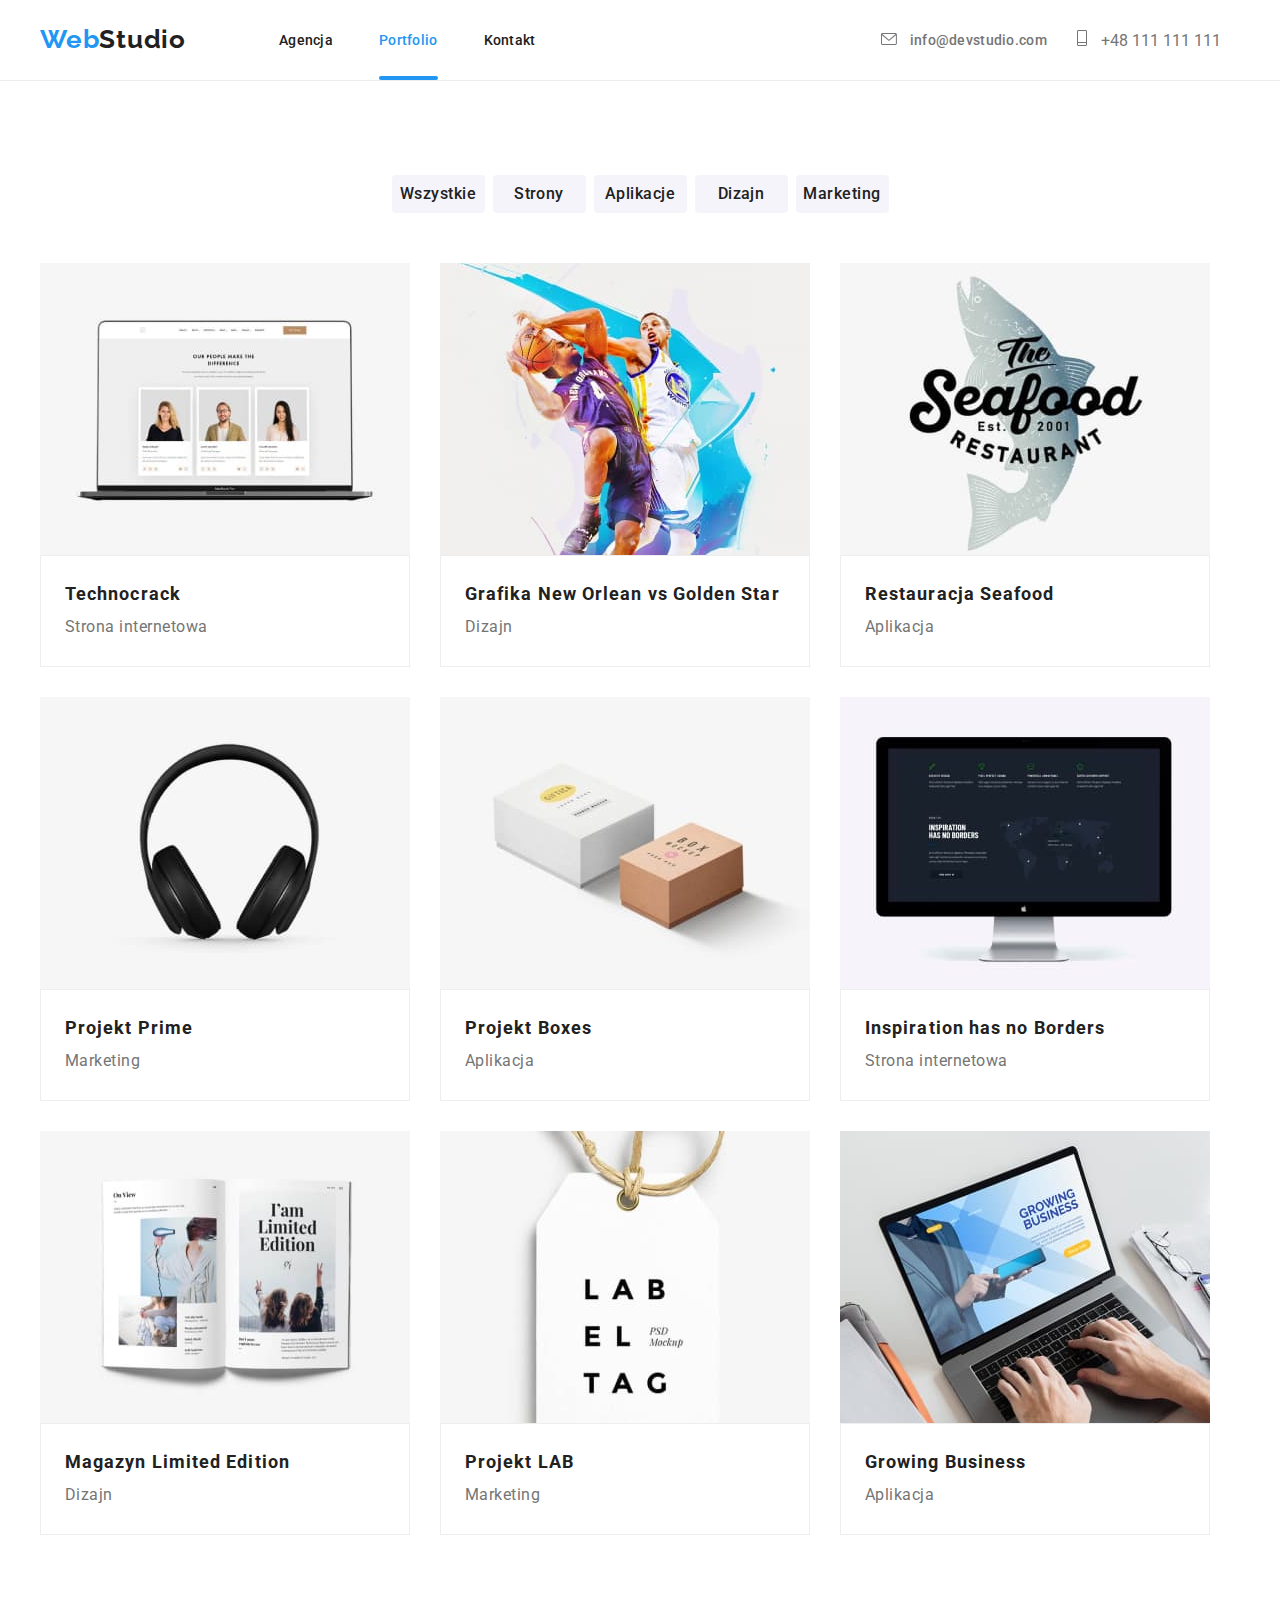
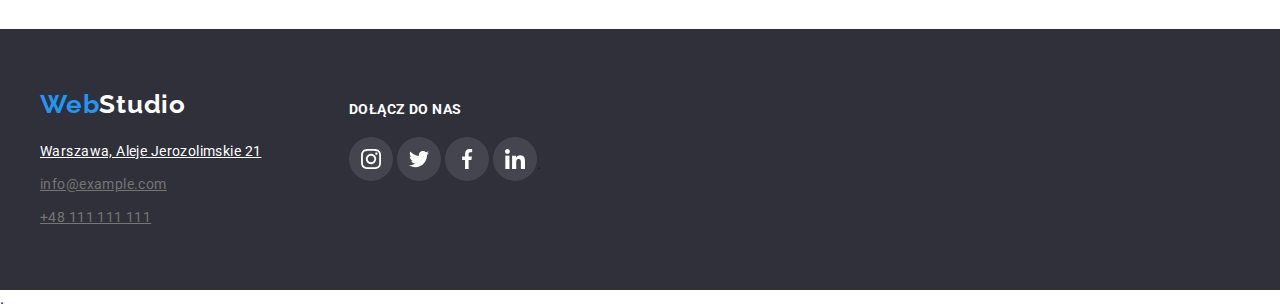
==== portfolio.html @ f7c0c708 "Add files via upload" ====
<!DOCTYPE html>
<html lang="en">
<head>
    <meta charset="UTF-8">
    <meta http-equiv="X-UA-Compatible" content="IE=edge">
    <meta name="viewport" content="width=device-width, initial-scale=1.0">
    <link rel="stylesheet" href="https://cdnjs.cloudflare.com/ajax/libs/modern-normalize/1.0.0/modern-normalize.min.css"/>
    <link rel="stylesheet" href="./css/style.css">
    <link rel="preconnect" href="https://fonts.googleapis.com">
<link rel="preconnect" href="https://fonts.gstatic.com" crossorigin>
<link href="https://fonts.googleapis.com/css2?family=Raleway:wght@700&family=Roboto:wght@400;500;700;900&display=swap" rel="stylesheet">
    <title>Portfolio</title>
</head>
<body>
     <header class="header">
      <div class="container">
        <a class="navigation-logo" href="./index.html">Web<span class="header-logo">Studio</span></a>
       <nav class="navigation">
           <ul class="nav-list list">
               <li class="nav-link">
                   <a class="nav-link-item link hover-transition hover-transition" href="index.html">Agencja</a>
                </li>
               <li class="nav-link">
                   <a class="nav-link-item-p link hover-transition hover-transition" href="portfolio.html">Portfolio</a>
                </li>
               <li class="nav-link">
                   <a class="nav-link-item link hover-transition hover-transition" href="#">Kontakt</a>
                </li>
           </ul>
       </nav> 
       <p class="icon-mail">
        <a class="mail-address link hover-transition" href="info@devstudio.com">
              <svg class="icon" width="16px" height="12px">
               <use href="./Images/icon.svg#icon-envelope"></use>
           </svg>
            info@devstudio.com
        </a>
        </p>
        <p class="icon-phone">
        <a class="phone-number link hover-transition" href="tel:+48111111111">
            <svg class="icon" width="10px" height="16px">
                <use href="./Images/icon.svg#icon-Vector"></use>
            </svg>
            +48 111 111 111</a>
        </p>
      </div>
    </header>
    <main>
        <div class="container">
        <section class="portfolio-buttons">
             <h4 hidden class="box">Ten element ma być niewidoczny</h4>
        <ul class="btn-box">
            <li class="button-list">
                <button class="btn-item hover-transition" type="button">Wszystkie</button>
            <li class="button-list">
                <button class="btn-item hover-transition" type="button">Strony</button>
            <li class="button-list">
                <button class="btn-item hover-transition" type="button">Aplikacje</button>
            <li class="button-list">
                <button class="btn-item hover-transition" type="button">Dizajn</button>
            <li class="button-list">
                <button class="btn-item hover-transition" type="button">Marketing</button>
        </ul>
        </section>
        </div>
        <div class="container">
        <section class="section-img">
          <h4 hidden class="box">Ten element ma być niewidoczny</h4>
            <ul class="img-box">
                <li class="img-list">
                    <img class="photo-item" src="Images/img-9.jpg" alt="Strona na komputerze" width="370" height="294">
                    <div class="overlay">
                    <p class="text-photo">Technocrack jest popularną platformą wykorzystywaną do rozpowszechniania koronawirusa. Firmy wykorzystują tę platformę do celów szpiegowskich i ataków na niezabezpieczone serwery konkurencji</p>
                    </div>
                    <div class="text-border">
                    <p class="img-name">Technocrack</p>
                    <p class="function">Strona internetowa</p>
                    </div>
                </li>
                <li class="img-list">
                    <img class="photo-item" src="Images/img-10.jpg" alt="Grafika przedstawiająca koszykarzy" width="370" height="294">
                <div class="overlay">    
                    <p class="text-photo">Technocrack jest popularną platformą wykorzystywaną do rozpowszechniania koronawirusa. Firmy wykorzystują tę platformę do celów szpiegowskich i ataków na niezabezpieczone serwery konkurencji</p>
                    </div>
                    <div class="text-border">
                    <p class="img-name">Grafika New Orlean vs Golden Star</p>
                    <p class="function">Dizajn</p>
                    </div>
                </li>
                <li class="img-list">
                    <img class="photo-item" src="Images/img-11.jpg" alt="Logo restauracji" width="370" height="294">
                    <div class="overlay">
                    <p class="text-photo">Technocrack jest popularną platformą wykorzystywaną do rozpowszechniania koronawirusa. Firmy wykorzystują tę platformę do celów szpiegowskich i ataków na niezabezpieczone serwery konkurencji</p>
                    </div>
                    <div class="text-border">
                    <p class="img-name">Restauracja Seafood</p>
                    <p class="function">Aplikacja</p>
                    </div>
                </li>
                <li class="img-list">
                    <img class="photo-item" src="Images/img-12.jpg" alt="Zdjęcie słuchawek" width="370" height="294">
                    <div class="overlay">
                    <p class="text-photo">Technocrack jest popularną platformą wykorzystywaną do rozpowszechniania koronawirusa. Firmy wykorzystują tę platformę do celów szpiegowskich i ataków na niezabezpieczone serwery konkurencji</p>
                     </div>
                    <div class="text-border">
                    <p class="img-name">Projekt Prime</p>
                    <p class="function">Marketing</p>
                    </div>
                </li>
                <li class="img-list">
                    <img class="photo-item" src="Images/img-4.jpg" alt="Dwa pudełka na zdjęciu" width="370" height="294">
                    <div class="overlay">
                    <p class="text-photo">Technocrack jest popularną platformą wykorzystywaną do rozpowszechniania koronawirusa. Firmy wykorzystują tę platformę do celów szpiegowskich i ataków na niezabezpieczone serwery konkurencji</p>
                     </div>
                    <div class="text-border">
                    <p class="img-name">Projekt Boxes</p>
                    <p class="function">Aplikacja</p>
                    </div>
                </li>
                <li class="img-list">
                    <img class="photo-item" src="Images/img-5.jpg" alt="Grafika przedstawiająca monitor" width="370" height="294">
                    <div class="overlay">
                    <p class="text-photo">Technocrack jest popularną platformą wykorzystywaną do rozpowszechniania koronawirusa. Firmy wykorzystują tę platformę do celów szpiegowskich i ataków na niezabezpieczone serwery konkurencji</p>
                     </div>
                    <div class="text-border">
                    <p class="img-name">Inspiration has no Borders</p>
                    <p class="function">Strona internetowa</p>
                    </div>
                </li>
                <li class="img-list">
                    <img class="photo-item" src="Images/img-6.jpg" alt="Zdjęcie czasopisma" width="370" height="294">
                    <div class="overlay">
                    <p class="text-photo">Technocrack jest popularną platformą wykorzystywaną do rozpowszechniania koronawirusa. Firmy wykorzystują tę platformę do celów szpiegowskich i ataków na niezabezpieczone serwery konkurencji</p>
                     </div>
                    <div class="text-border">
                    <p class="img-name">Magazyn Limited Edition</p>
                    <p class="function">Dizajn</p>
                    </div>
                </li>
                <li class="img-list">
                    <img class="photo-item" src="Images/img-7.jpg" alt="Zdjęcie metki" width="370" height="294">
                    <div class="overlay">
                    <p class="text-photo">Technocrack jest popularną platformą wykorzystywaną do rozpowszechniania koronawirusa. Firmy wykorzystują tę platformę do celów szpiegowskich i ataków na niezabezpieczone serwery konkurencji</p>
                     </div>
                    <div class="text-border">
                    <p class="img-name">Projekt LAB</p>
                    <p class="function">Marketing</p>
                    </div>
                </li>
                <li class="img-list">
                    <img class="photo-item" src="Images/img-8.jpg" alt="Osoba przeglada strone" width="370" height="294">
                    <div class="overlay">
                    <p class="text-photo">Technocrack jest popularną platformą wykorzystywaną do rozpowszechniania koronawirusa. Firmy wykorzystują tę platformę do celów szpiegowskich i ataków na niezabezpieczone serwery konkurencji</p>
                     </div>
                    <div class="text-border">
                    <p class="img-name">Growing Business</p>
                    <p class="function">Aplikacja</p>
                    </div>
                </li>
            </ul>
        </section>
        </div>
    </main>
    <footer class="contact-box">
    <div class="container">
        <div class="display-box">
    <section class="section-footer">
    <h3 class="footer-heading">
        <a class="navigation-logo" href="./index.html">Web<span class="footer-logo">Studio</span></a>
    </h3>
    <address>
        <ul class="contact-list">
            <li class="contact-list-item">
                <a class="map-link hover-transition" href="https://goo.gl/maps/KTg1pb1Rxh6M7XKi7" target="blank"> Warszawa, Aleje Jerozolimskie 21</a></li>
            <li class="contact-list-item">
                <a class="contact-link hover-transition" href="mailto:info@example.com">info@example.com</a></li>
            <li class="contact-list-item">
                <a class="contact-link hover-transition" href="tel:+48111111111">+48 111 111 111</a></li>
        </ul>
    </address>
    </section>
    <ul class="media-footer">
        <h3 class="header-footer">Dołącz do nas</h3>
        <li class="list-footer">
            <a href="" class="link-footer_icon hover-transition">
                <svg class="icon-footer" width="20px" height="20px">
                    <use href="./Images/icon.svg#icon-instagram-2"></use>
                </svg>
            </a>
        </li>
        <li class="list-footer">
            <a href="" class="link-footer_icon hover-transition">
                <svg class="icon-footer" width="20px" height="20px">
                    <use href="./Images/icon.svg#icon-twitter-1"></use>
                </svg>
            </a>
        </li>
        <li class="list-footer">
            <a href="" class="link-footer_icon hover-transition">
                <svg class="icon-footer" width="20px" height="20px">
                    <use href="./Images/icon.svg#icon-facebook-1"></use>
                </svg>
            </a>
        </li>
        <li class="list-footer">
            <a href="" class="link-footer_icon hover-transition">
                <svg class="icon-footer" width="20px" height="20px">
                    <use href="./Images/icon.svg#icon-linkedin-1"></use>
                </svg>
            </a>
        </li>.
    </ul>
    </div>
    </div>
</footer>
</body>
</html>.
---- css/style.css ----
:root {
    --main-font: 'Roboto', sans-serif;
    --secondary-font: font-family: 'Raleway', sans-serif;
   --main-color: #2196F3;
   --black-color:#212121;
   --white-color:#FFFFFF;
   --address-color:#757575;
   --description-color:#2F303A;
   --crew-background: #F5F4FA;
   --icon-color:#AFB1B8;
   --border-clients:#AFB1B8;
   --media-bgr-footer:rgba(255, 255, 255, 0.1);
   --hover-portfolio: rgba(33, 150, 243, 0.9);
}
 
body {
font-family: var(--main-font);
color:var(--black-color);
}

h1,
h2,
h3,
h4,
h5,
h6,
ul,
p {
    margin: 0;
    padding: 0;
}



/* ============ COMPONENTS =========== */
.header-logo {
    color: var(--black-color);
}
.footer-logo {
    color: var(--white-color);
}

/* ============ END COMPONENTS =========== */

/* ============ HEADER =========== */

.container {
    width: 1200px;
    margin: 0 auto;
}

.header {
    border-bottom: 1px solid #ECECEC;
}

.main-text {
display: block;
text-align: center;
width: 696px;
height: 120px;


}

img {
    display: block;
}

.list {
    list-style: none;
}
.link {
    text-decoration: none;
}

.header .container {
    display: flex;
    align-items: center;
}


.navigation {
    display: flex;
}

.nav-link:not(:last-child) {
    display: block;
    margin-right: 46px;
}

.nav-list {
    display:flex;
    align-items: center;
}



.main-section {
    padding: 200px 0 200px 0;
    flex-direction:column;
    display: flex;
    align-items: center;
    height: 600px;
    background-image:url(../Images/Img-background.jpg);
    background-repeat: no-repeat;
    background-size: 1600px;
    background-position: center;
}

.main-text {
    margin-bottom: 30px;
    font-size: 44px;
    display: block;
    align-items: center;
}

.main-button  {
    display: block;
    width: 200px;
    height: 50px;
    margin: 0 auto;
    align-items: center;
    text-align: center;
    border-style: none;
    border-radius: 4px;
}

.description {
    display: block;

}

.company-work{
    display: flex;
    justify-content: space-evenly;
}

.company-work-list {
    position: relative;
    overflow: hidden;
    list-style-type: none;
    
}

.company-work-img {
    width: 370px;
    height: 294px;
    
}

.layer {
    position: absolute;
    width: 370px;
    height: 70px;
    text-align: center;
    color: var(--white-color);
    background: rgba(47, 48, 58, 0.8);
    bottom: 0;
    padding: 27px;
}

.section {
    padding: 94px 0px;
   
}

.second-heading {
    margin-bottom: 50px;
}

.what-we-do{
     text-align: center;
}

.section-gallery {
     padding: 94px 0px;
    background-color:var(--crew-background);
    display:block
}


.gallery {
    display: flex;
    justify-content: center;
}

.gallery-list {
    display: block;
    background-color: var(--white-color);
    list-style-type:none;
    box-shadow: 0px 1px 3px rgba(0, 0, 0, 0.12),
 0px 1px 1px rgba(0, 0, 0, 0.14),
  0px 2px 1px rgba(0, 0, 0, 0.2);
border-radius: 0px 0px 4px 4px;
    width: 270px;
    height: 428px
}

.gallery-list:not(:last-child) {
    margin-right:30px
}

.gallery-photo {
width: 270px;
height: 260px;
}

.section-footer {
    padding: 60px 0 60px;
}

.contact-list {
    list-style-type:none;
}

.contact-list-item:not(:last-child) {
    margin-bottom: 9px;
}

.footer-heading {
    margin-bottom: 20px;
}

.btn-box {
    display: flex;

}

.button-list {
    list-style-type: none;

}

.btn-box {
    justify-content: center;
    padding: 94px 0 50px;
}


.btn-item {
    width: 93px;
    height: 38px;
    border-radius: 4px;
    border: none;
}

.button-list:not(:last-child) {
    margin-right: 8px;
}

.section-img {
    display: flex;
}


.img-list:nth-child(n + 7) {
    margin: 0;
}


.img-list:hover,
.img-list:focus {
    box-shadow: 0px 1px 1px rgba(0, 0, 0, 0.12), 
    0px 4px 4px rgba(0, 0, 0, 0.06), 
    1px 4px 6px rgba(0, 0, 0, 0.16);
}

.img-list {
    position: relative;
    overflow: hidden;
    width: 370px;
    height: 404px;
    display: block;
    list-style-type: none;
    margin-bottom: 30px;
}

.img-list:hover .overlay {
  transform: translateY(0);
}

.overlay {
  position: absolute;
  display: flex;
  overflow: hidden;
  width: 370px;
height: 294px;
    background: var(--blue);
    transform: translateY(100%);
    transition: transform 250ms cubic-bezier(0.4, 0, 0.2, 1);
}


.text-photo {
    position: absolute;
    padding:49px 29px;
    letter-spacing: 0.03em;
    font-size:18px;
    line-height: 28px;
    background-color: var(--hover-portfolio);
    color: var(--white-color);
}

.photo-item {
    position: absolute;
    display: block;
    width: 370px;
    height: 294px;
}

.img-box {
    display: flex;
    flex-wrap: wrap;
}

.img-list:not(:last-child) {
    margin-right: 30px;
}

.text-border {
    position: absolute;
    bottom: 0;
    left: 0;
    background: #FFFFFF;
    width: 370px;
    padding: 20px 24px 24px;
    border: 1px solid #EEEEEE;
}


.img-name {
    width: 322px;
    height: 36px;
    padding-bottom: 4px;
}

.function {
    width: 322px;
    height: 30px;
}


.navigation-logo{
font-family: 'Raleway';
font-weight: 700;
font-size: 26px;
line-height: 1.192;
letter-spacing: 0.03em;
text-decoration: none;
color: var(--main-color);
margin-right: 93px;
padding: 24px 0px 25px;

}
.nav-link-item,
.mail-address {
    font-weight: 500;
    font-size: 14px;
    line-height: 1.142;
    letter-spacing: 0.02em;
    color: var(--black-color);
    
    
}

.phone-number,
.mail-address {
    color:var(--address-color);
    display: inline;
    align-items: center;
    
}

.nav-link-item:hover,
.nav-link-item:focus,
.nav-link-item-a:hover,
.nav-link-item-a:focus,
.mail-address:hover,
.mail-address:focus,
.phone-number:hover,
.phone-number:focus {
    color: var(--main-color);
}

.icon {
    margin-right: 10px;
}

.icon-mail,
.icon-phone {
    display: inline-flex;
    align-items: center;
    justify-content: center;
    fill:var(--address-color);
}

.icon-mail:hover,
.icon-mail:focus,
.icon-phone:hover,
.icon-phone:focus,
.icon:hover,
.icon:focus {
    fill: var(--main-color);
}

.icon-mail {
    margin-left: 345px;
}

.icon-phone {
    margin-left: 30px;
}


.nav-link-item-a,
.nav-link-item-p {
    display: block;
    font-weight: 500;
    font-size: 14px;
    line-height: 1.142;
    letter-spacing: 0.02em;
    color: var(--main-color);
    margin-top: 32px;
}

.nav-link-item-a::after,
.nav-link-item-p::after {
    display: block;
    content: "";
    width: 100%;
    height: 4px;
    background: #2196F3;
    border-radius: 2px;
    margin-top: 28px;
}

/* ============ END HEADER =========== */

/* ============ WHAT WE DO =========== */

.contact-box {
    margin-top: 94px;
    background-color:var(--description-color);
}

.display-box {
display: flex;

}
.main-text {
font-weight: 900;
font-size: 44px;
line-height: 1.363;
text-align: center;
letter-spacing: 0.06em;
text-transform: uppercase;
color: var(--white-color);
}

.main-button {
display: block;
font-weight: 700;
font-size: 16px;
line-height: 1.875;
letter-spacing: 0.06em;
background: var(--main-color);
color: var(--white-color);
cursor: pointer;
} 

.hover-transition {
    transition-duration: 250ms;
    transition-timing-function: cubic-bezier(0.4, 0, 0.2, 1);
}



.backdrop {
    position: fixed;
    width: 100%;
    height: 100%;
    left: 0;
    top: 0;
    background: rgba(0, 0, 0, 0.2);
    transition-duration: 250ms;
    transition-timing-function: cubic-bezier(0.4, 0, 0.2, 1);
    
}

.is-hidden {
    visibility: hidden;
    opacity: 0;
    pointer-events: none;
}

.modal {
    position: relative;
    width: 528px;
    min-height: 581px;
    left: 50%;
    top:50%;
    transform: translate(-50%,-50%);
    background: #FFFFFF;
    box-shadow: 0px 1px 3px rgba(0, 0, 0, 0.12), 0px 1px 1px rgba(0, 0, 0, 0.14), 0px 2px 1px rgba(0, 0, 0, 0.2);
    border-radius: 4px;
    opacity: 0.9;
}


.close-btn {
    position: absolute;
    top: 8px;
    right: 8px;
    fill: var(--black-color);
    background-color: transparent;
    border: 1px solid rgba(0, 0, 0, 0.1);
    border-radius: 50%;
    width: 30px;
    height: 30px;
}

.btn-icon {
    position: absolute;
    transform: translate(-50%,-50%);
    fill: var(--black-color);
}

.close-btn:hover {
    cursor:pointer;
}

.description-box {
    padding-top: 90px;
    justify-content: space-evenly;
    flex-basis: calc(100% / 4 -30px);
    display: flex;
}

.description-list {
    padding-right: 30px;
    list-style-type: none;
    width: 270px;
}

.icon-box {
    width: 270px;
    height: 120px;
    background-color: var(--background-team);
    border-radius: 4px;
    display: flex;
    align-items: center;
    justify-content: center;
    margin-bottom: 30px;
    background: var(--crew-background);
}


.description-name {
    margin-bottom: 10px;
}

.description-name{
font-weight: 700;
font-size: 14px;
line-height: 1.142;
letter-spacing: 0.03em;
text-transform: uppercase;
color:var(--black-color);
}
.description-text{
display: block;
font-weight: 400;
font-size: 14px;
line-height: 1.714;
letter-spacing: 0.03em;
color: var(--address-color);
}

.second-heading {
font-weight: 700;
font-size: 36px;
line-height: 1.166;
text-align: center;
letter-spacing: 0.03em;
color:var(--black-color);
}

/* ============ END WHAT WE DO =========== */

/* ============ CREW =========== */
.crew-name {
font-weight: 500;
font-size: 16px;
line-height: 1.187;
text-align: center;
letter-spacing: 0.03em;
padding-top: 30px;
color:var(--black-color);
}

.member-stand {
font-weight: 400;
font-size: 16px;
line-height: 1.187;
text-align: center;
letter-spacing: 0.03em;
padding: 10px 0 16px;
color: var(--description-color);
}

.media {
    display: flex;
    align-items: center;
    justify-content: space-evenly;
    padding-top: 16px;
}

.media-list-icon {
    display: flex;
    list-style-type: none;
}

.media-link {
    display: flex;
    width: 44px;
    height: 44px;
    border-radius: 50%;
    align-items: center;
    justify-content: center;
    fill:var(--icon-color);
    background-color: var(--white-color);
}

.media-link:hover,
.media-link:focus {
    fill:var(--white-color);
    background-color:var(--main-color)

}


.media-icon:hover {
    fill: var(--white-color);
}

/* ============ END CREW =========== */

/* ============ CLIENTS =========== */


.clients {
    justify-content: center;
    display: flex;
}

.client-list {
    display:flex;
    justify-content: center;
    border: 1px solid var(--border-clients);
    box-sizing: border-box;
    border-radius: 4px;
    width: 170px;
    height: 92px;
    list-style-type: none;
}

.client-list:not(:last-child) {
    margin-right: 30px;
}

.client-link {
    width: 170px;
    height: 92px;
    display: flex;
    fill:var(--icon-color);
    align-items: center;
    justify-content: center;
}

.client-logo {
    display: flex;
    align-items: center;
}

.client-list:hover,
.client-list:focus {
    border: 1px solid var(--main-color);
}

.client-logo:hover,
.client-logo:focus,
.client-link:hover, 
.client-link:focus {
    fill: var(--main-color);
}

/* ============ END CLIENTS =========== */

/* ============ CONTACT =========== */

.map-link {
font-style: normal;
font-weight: 400;
font-size: 14px;
line-height: 1.714;
letter-spacing: 0.03em;
color: var(--white-color);
}

.contact-link {
font-style: normal;
font-weight: 400;
font-size: 14px;
line-height: 1.714;
letter-spacing: 0.03em;
color:var(--address-color);
}

.map-link:hover,
.map-link:focus,
.contact-link:hover,
.contact-link:focus {
    color: var(--main-color);
}

.media-footer {
    display: block;
    text-align: center;
    justify-content: center;
    margin-left: 70px;
}

.header-footer {
    display: flex;
    font-weight: 700;
    font-size: 14px;
    line-height: 16px;
    letter-spacing: 0.03em;
    text-transform: uppercase;
    padding-bottom: 20px;
    color:var(--white-color);
    margin-top: 72px;
}

.list-footer {
    display: inline-block;
    list-style-type: none;
}


.link-footer_icon {
    display: flex;
    width: 44px;
    height: 44px;
    border-radius: 50%;
    align-items: center;
    justify-content: center;
    fill:var(--white-color);
    background-color: var(--media-bgr-footer);
}

.link-footer_icon:hover,
.link-footer_icon:focus {
    background-color:var(--main-color);
}

.icon-footer {
    display: flex;
}
/* ============ END CONTACT =========== */








/* ============ PORTFOLIO =========== */








/* ============ HEADER PORTFOLIO =========== */



.portfolio-link-item-P {
    color: var(--main-color);
}
.portfolio-link-item-P {
    font-style: normal;
    font-weight: 500;
    font-size: 14px;
    line-height: 1.142;
    letter-spacing: 0.02em;
}

.portfolio-link-item,
.portfolio-link-item {
    font-style: normal;
    font-weight: 500;
    font-size: 14px;
    line-height: 1.142;
    letter-spacing: 0.02em;
    color:var(--black-color);
}

.portfolio-link-item:focus,
.portfolio-link-item:hover,
.portfolio-link-item:focus, 
.portfolio-link-item:hover {
    color: var(--main-color);
}
/* ============ END HEADER PORTFOLIO =========== */

/* ============ MAIN PORTFOLIO =========== */
.btn-item {
font-family:var(--main-font) ;
font-weight: 500;
font-size: 16px;
line-height: 1.625;
text-align: center;
letter-spacing: 0.03em;
color: var(--black-color);
background:var(--crew-background);
padding: 0px;
}

.btn-item:hover,
.btn-item:focus {
background-color: var(--main-color);
cursor: pointer;
}

.img-name {
font-weight: 700;
font-size: 18px;
line-height: 2;
letter-spacing: 0.06em;
color:var(--black-color);

}

.function {
font-weight: 400;
font-size: 16px;
line-height: 1.875;
letter-spacing: 0.03em;
color:var(--address-color);
}
/* ============ END MAIN PORTFOLIO =========== */

/* ============ FOOTER PORTFOLIO =========== */

.newsletter {
    display:flex;
    padding-top: 72px;
}

.title-newsletter {

   display: flex;
   flex-direction: column;
    font-weight: 700;
    font-size: 14px;
    line-height: 16px;
    letter-spacing: 0.03em;
    text-transform: uppercase;
    padding-bottom: 20px;
    margin-left: 72px;
    color:var(--white-color);
}

.email-newsletter {
    margin-right: 12px;
    margin-top:20px;
    width: 358px;
    height: 50px;
    background-color: transparent;
    border: 1px solid rgba(255, 255, 255, 0.3);
    box-sizing: border-box;
    filter: drop-shadow(0px 4px 4px rgba(0, 0, 0, 0.15));
    border-radius: 4px;
    font-size: 16px;
line-height: 20px;
display: flex;
align-items: center;
letter-spacing: 0.03em;
padding-left: 16px;
color: rgba(255, 255, 255, 0.6);
}

.btn-newsletter {
    font-weight: 700;
    letter-spacing: 0.06em;
    margin-top:36px;
width: 200px;
height: 50px;
background:var(--main-color);
box-shadow: 0px 4px 4px rgba(0, 0, 0, 0.15);
border-radius: 4px;
color: var(--white-color);
}

/* ============ END FOOTER PORTFOLIO =========== */

/* ============ END PORTFOLIO =========== */
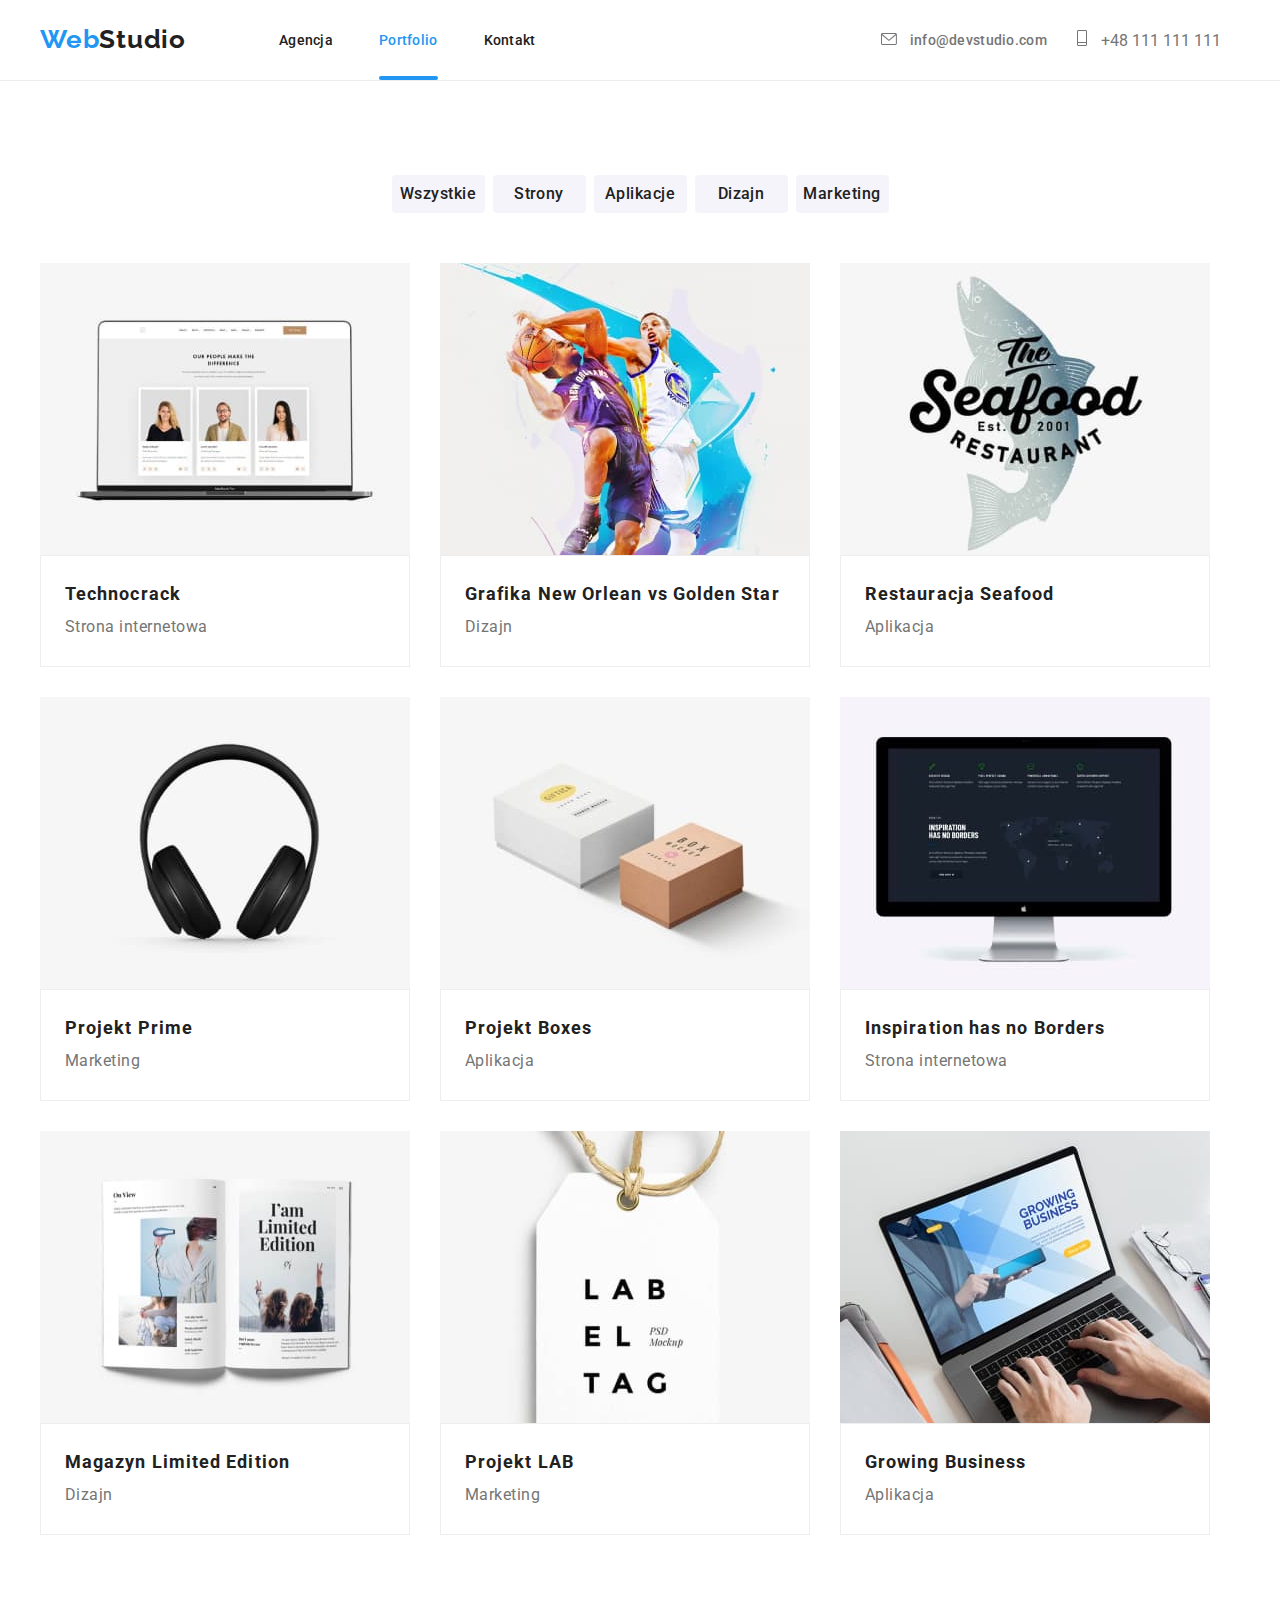
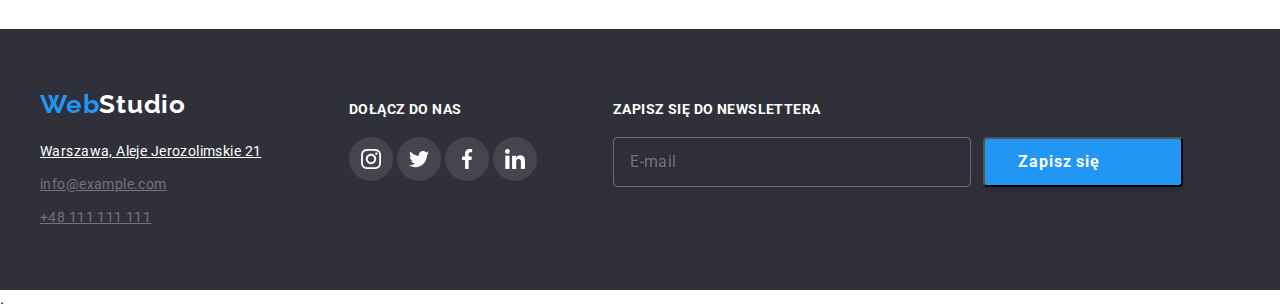
==== commit 237b107f: "." ====
--- a/portfolio.html
+++ b/portfolio.html
@@ -210,6 +210,18 @@
             </a>
         </li>.
     </ul>
+    <form class="newsletter">
+    <label class="title-newsletter">
+    Zapisz się do newslettera
+        <input class="email-newsletter" type="email" name="email" placeholder="E-mail" />
+    </label>
+        <button class="btn-newsletter" type="button">
+            Zapisz się
+            <svg class="icon-send" width="24px" height="24px">
+                    <use href="./Images/modal.svg#icon-icon-send"></use>
+                </svg>
+        </button>
+    </form>
     </div>
     </div>
 </footer>
--- a/css/style.css
+++ b/css/style.css
@@ -503,7 +503,6 @@
     background: #FFFFFF;
     box-shadow: 0px 1px 3px rgba(0, 0, 0, 0.12), 0px 1px 1px rgba(0, 0, 0, 0.14), 0px 2px 1px rgba(0, 0, 0, 0.2);
     border-radius: 4px;
-    opacity: 0.9;
 }
 
 
@@ -527,6 +526,111 @@
 
 .close-btn:hover {
     cursor:pointer;
+}
+
+.modal-registration {
+    display: flex;
+  flex-direction: column;
+}
+
+.modal-title {
+    font-weight: 700;
+    font-size: 20px;
+    line-height: 23px;
+    text-align: center;
+    letter-spacing: 0.03em;
+    color: #212121;
+    padding-top: 40px;
+    margin-bottom: 12px;
+}
+
+.modal-input {
+    margin-right: 40px;
+    margin-bottom: 10px;
+    margin-left: 40px;
+    font-size: 12px;
+    line-height: 14px;
+    letter-spacing: 0.01em;
+    color: #757575;
+}
+
+.modal-label {
+    position: relative;
+    display: block;
+    margin-top: 4px;
+}
+
+.modal-content {
+    width: 100%;
+    height: 40px;
+    border: 1px solid rgba(33, 33, 33, 0.2);
+    border-radius: 4px;
+    padding-left: 42px;
+    transition: border-color 250ms cubic-bezier(0.4, 0, 0.2, 1);
+    outline: none;
+}
+
+.modal-icon {
+    position: absolute;
+    top: 50%;
+    left: 12px;
+    transform: translateY(-50%);
+    fill:var(--black-color);
+    transition: fill 250ms cubic-bezier(0.4, 0, 0.2, 1);
+}
+
+.modal-comment{
+    outline: none;
+    width: 100%;
+    height: 120px;
+    padding: 12px 16px;
+    margin-top: 4px;
+    border: 1px solid rgba(33, 33, 33, 0.2);
+    border-radius: 4px;
+    resize: none;
+    transition: border-color 250ms cubic-bezier(0.4, 0, 0.2, 1);
+}
+
+.policy-agreement {
+    display: flex;
+    flex-direction: row;
+    flex-wrap: nowrap;
+    margin-right: 54px;
+    margin-bottom: 30px;
+    margin-left: 55px;
+    align-items: center;
+    width: 419px;
+    height: 24px;
+}
+
+.policy {
+    font-size: 14px;
+    line-height: 24px;
+    letter-spacing: 0.03em;
+    color: #757575;
+}
+
+.policy > a {
+    color: var(--main-color);
+}
+
+.policy-icon {
+    appearance: none;
+}
+
+
+.policy-icon::before {
+    background-image:url(./Images/icon\ check.svg);
+    display: block;
+    content: "";
+    width: 16px;
+    height: 16px;
+    border: 2px solid #000;
+    border-radius: 2px;
+    margin-right: 7px;
+}
+
+.policy-icon:checked  .policy::before {
 }
 
 .description-box {
@@ -896,15 +1000,23 @@
 }
 
 .btn-newsletter {
+    display: flex;
+    justify-content: center;
+    align-items: center;
     font-weight: 700;
     letter-spacing: 0.06em;
     margin-top:36px;
-width: 200px;
-height: 50px;
-background:var(--main-color);
-box-shadow: 0px 4px 4px rgba(0, 0, 0, 0.15);
+    width: 200px;
+    height: 50px;
+    background:var(--main-color);
+    box-shadow: 0px 4px 4px rgba(0, 0, 0, 0.15);
 border-radius: 4px;
-color: var(--white-color);
+    color: var(--white-color);
+}
+
+.icon-send {
+fill: var(--white-color);
+margin-left: 24px;
 }
 
 /* ============ END FOOTER PORTFOLIO =========== */
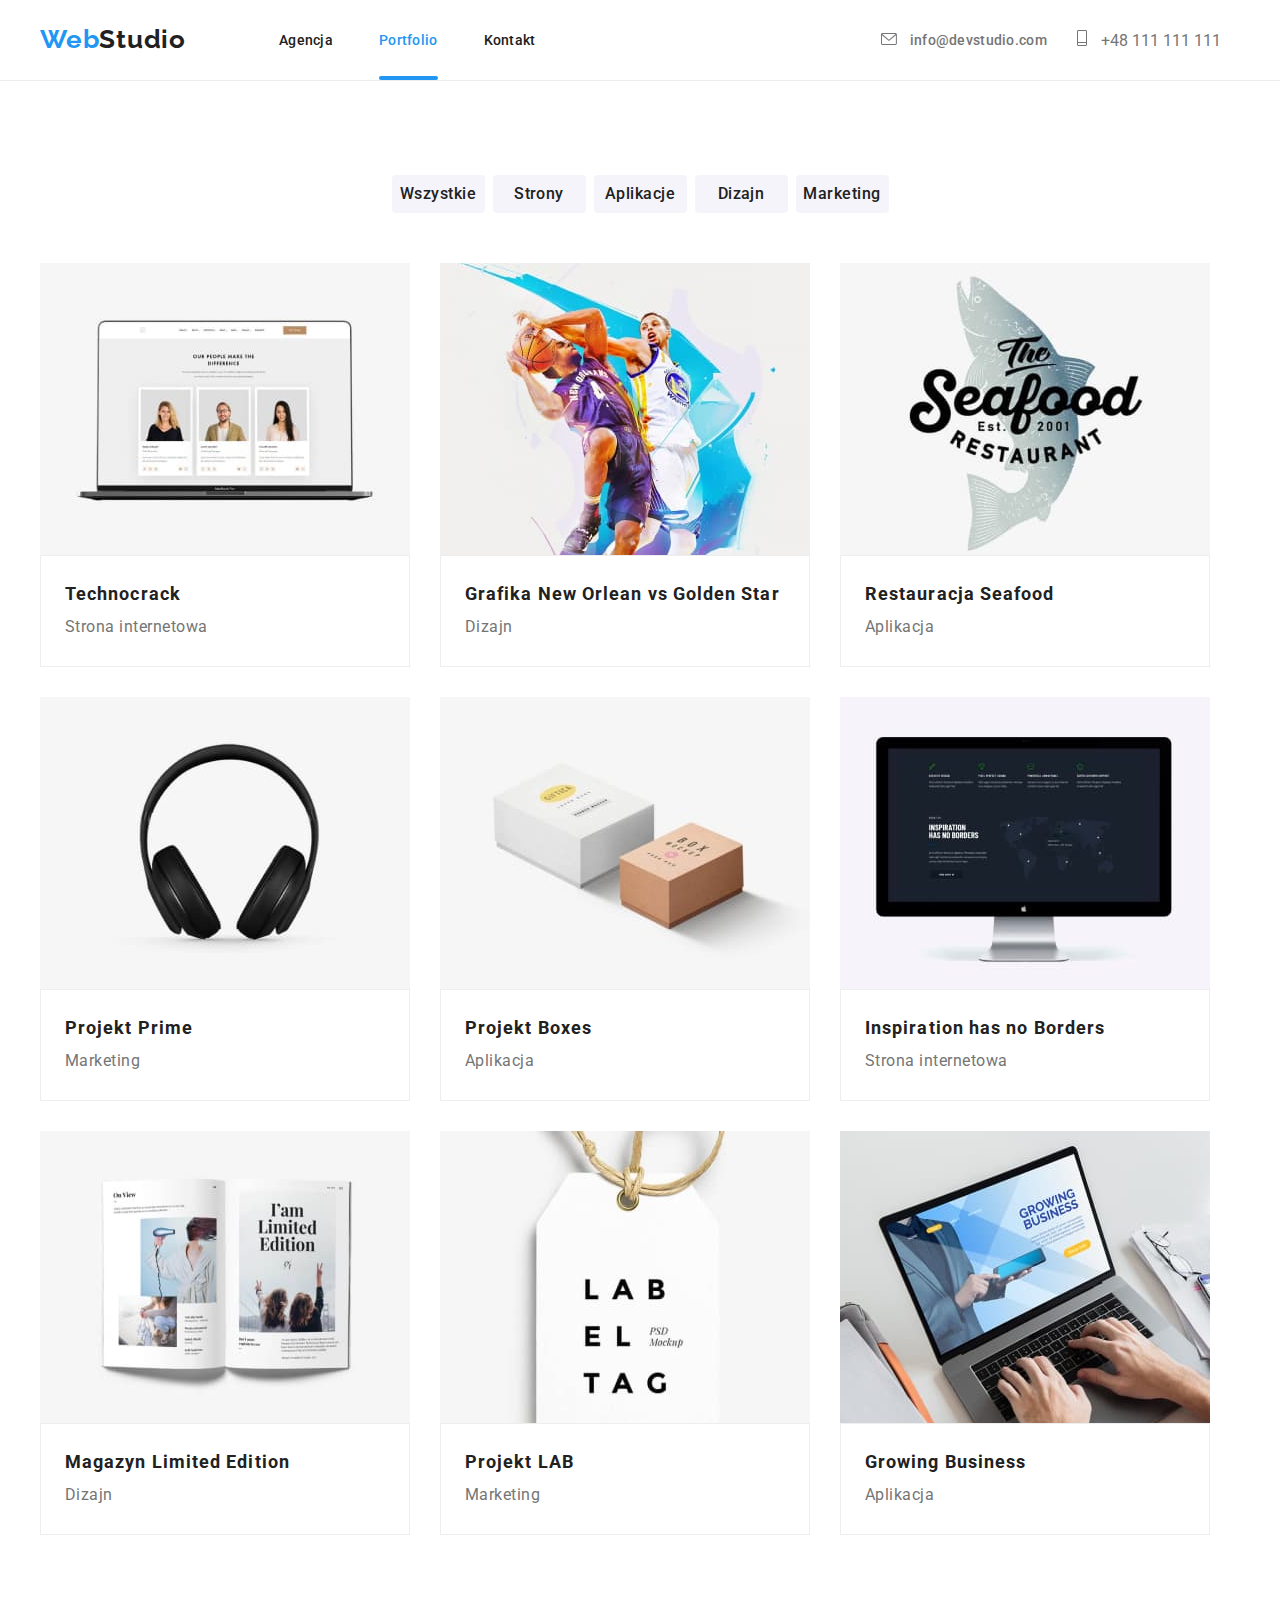
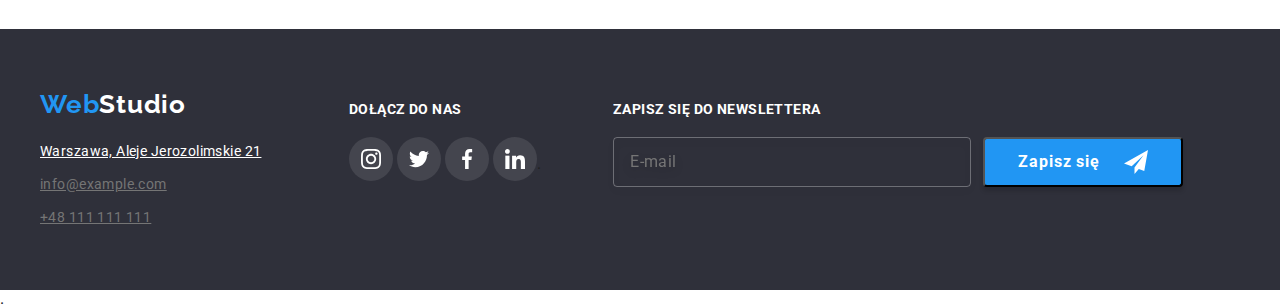
==== commit ee9129cb: "." ====
--- a/portfolio.html
+++ b/portfolio.html
@@ -218,7 +218,7 @@
         <button class="btn-newsletter" type="button">
             Zapisz się
             <svg class="icon-send" width="24px" height="24px">
-                    <use href="./Images/modal.svg#icon-icon-send"></use>
+                    <use href="./Images/icon.svg#icon-icon-send"></use>
                 </svg>
         </button>
     </form>
--- a/css/style.css
+++ b/css/style.css
@@ -566,7 +566,7 @@
     border: 1px solid rgba(33, 33, 33, 0.2);
     border-radius: 4px;
     padding-left: 42px;
-    transition: border-color 250ms cubic-bezier(0.4, 0, 0.2, 1);
+    transition: fill 250ms cubic-bezier(0.4, 0, 0.2, 1);
     outline: none;
 }
 
@@ -591,47 +591,109 @@
     transition: border-color 250ms cubic-bezier(0.4, 0, 0.2, 1);
 }
 
-.policy-agreement {
-    display: flex;
-    flex-direction: row;
-    flex-wrap: nowrap;
-    margin-right: 54px;
-    margin-bottom: 30px;
-    margin-left: 55px;
-    align-items: center;
-    width: 419px;
-    height: 24px;
-}
-
-.policy {
+
+.modal-form {
+    display: flex;
+    width: 100%;
+    flex-direction: column;
+}
+
+.modal-form-policy-text {
+    display:block;
+    justify-content: center;
+    align-items: center;
+    margin-top: 20px;
     font-size: 14px;
     line-height: 24px;
     letter-spacing: 0.03em;
-    color: #757575;
-}
-
-.policy > a {
+    color: var(--address-color);
+    margin-left: auto;
+    margin-right: auto;
+}
+
+.modal-form-policy-text > a {
     color: var(--main-color);
-}
-
-.policy-icon {
-    appearance: none;
-}
-
-
-.policy-icon::before {
-    background-image:url(./Images/icon\ check.svg);
-    display: block;
+    cursor: pointer;
+}
+
+.modal-form-policy-text::before {
+    display: inline-flex;
     content: "";
     width: 16px;
     height: 16px;
-    border: 2px solid #000;
+    border: 2px solid var(--black-color);
     border-radius: 2px;
     margin-right: 7px;
-}
-
-.policy-icon:checked  .policy::before {
-}
+    cursor:pointer;
+    transition-duration: 250ms;
+    transition-timing-function: cubic-bezier(0.4, 0, 0.2, 1);
+}
+
+.modal-form-policy:checked + .modal-form-policy-text::before {
+    background-color:var(--main-color);
+    background-size: contain;
+    background-image: url(../Images/check.svg);
+    border: none;
+
+}
+
+/* ============ VISUALLY-HIDDEN =========== */
+
+
+.visually-hidden {
+    position: absolute;
+    clip: rect(1px, 1px, 1px, 1px);
+    padding: 0 !important;
+    border: 0 !important;
+    height: 1px !important;
+    width: 1px !important;
+    overflow: hidden;
+}
+
+/* ============ VISUALLY-HIDDEN =========== */
+
+    
+.order-btn {
+    display: flex;
+    align-items: center;
+    justify-content: center;
+    text-align: center;
+    letter-spacing: 0.06em;
+    width: 200px;
+    height: 50px;
+    background-color:var(--hover-portfolio);
+    color: var(--white-color);
+    font-weight: 700;
+    font-size: 16px;
+    line-height: 30px;
+    box-shadow: 0px 4px 4px rgb(0 0 0 / 15%);
+    border-radius: 4px;
+    border-style: none;
+    margin: 30px 164px 40px 164px;
+}
+
+.order-btn {
+    transition-duration: 250ms;
+    transition-timing-function: cubic-bezier(0.4, 0, 0.2, 1);
+}
+
+.order-btn:hover,
+.order-btn:focus {
+    box-shadow: 0px 3px 1px rgba(0, 0, 0, 0.1),
+     0px 1px 2px rgba(0, 0, 0, 0.08),
+     0px 2px 2px rgba(0, 0, 0, 0.12);
+    cursor: pointer; }
+
+.modal-content:focus,
+.modal-comment:focus{
+    border-color: #2196F3;
+    outline: none;
+  }
+
+.modal-content:focus + .modal-icon {
+    fill: var(--main-color);
+}
+
 
 .description-box {
     padding-top: 90px;
